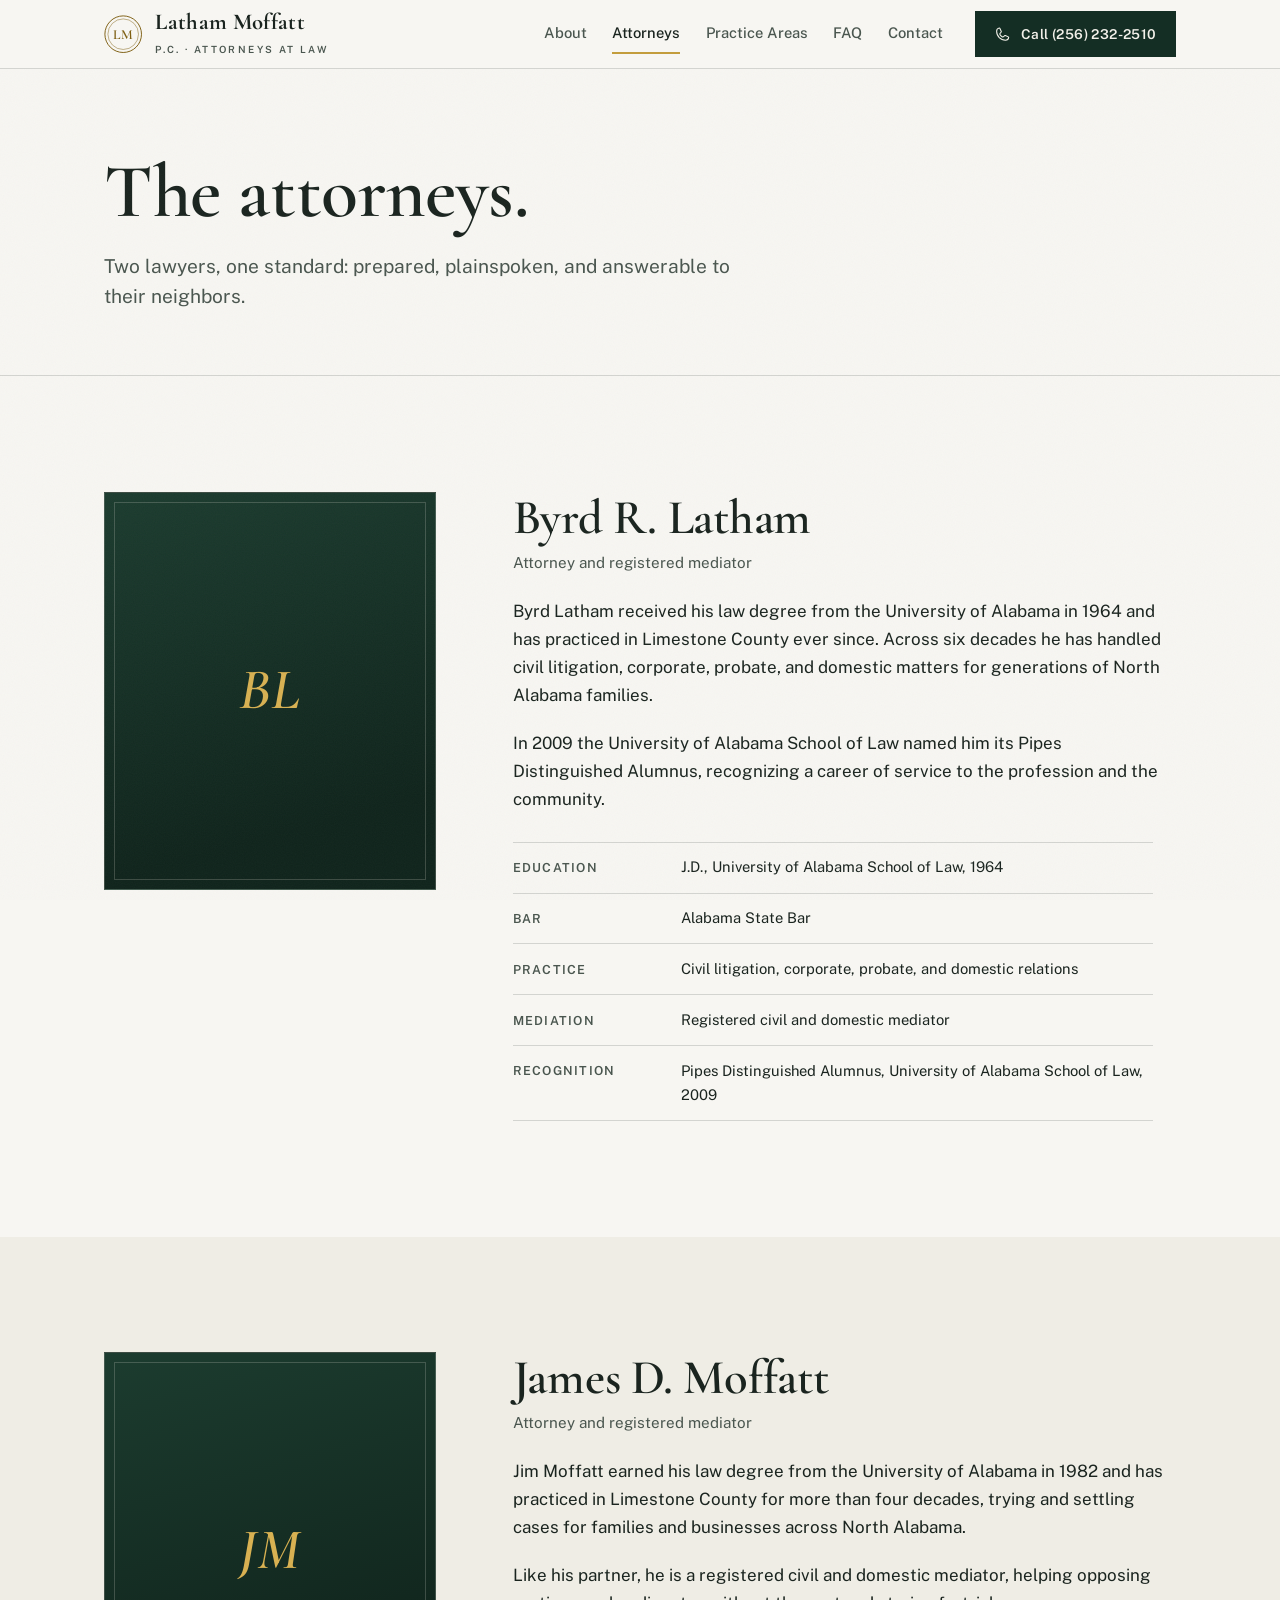
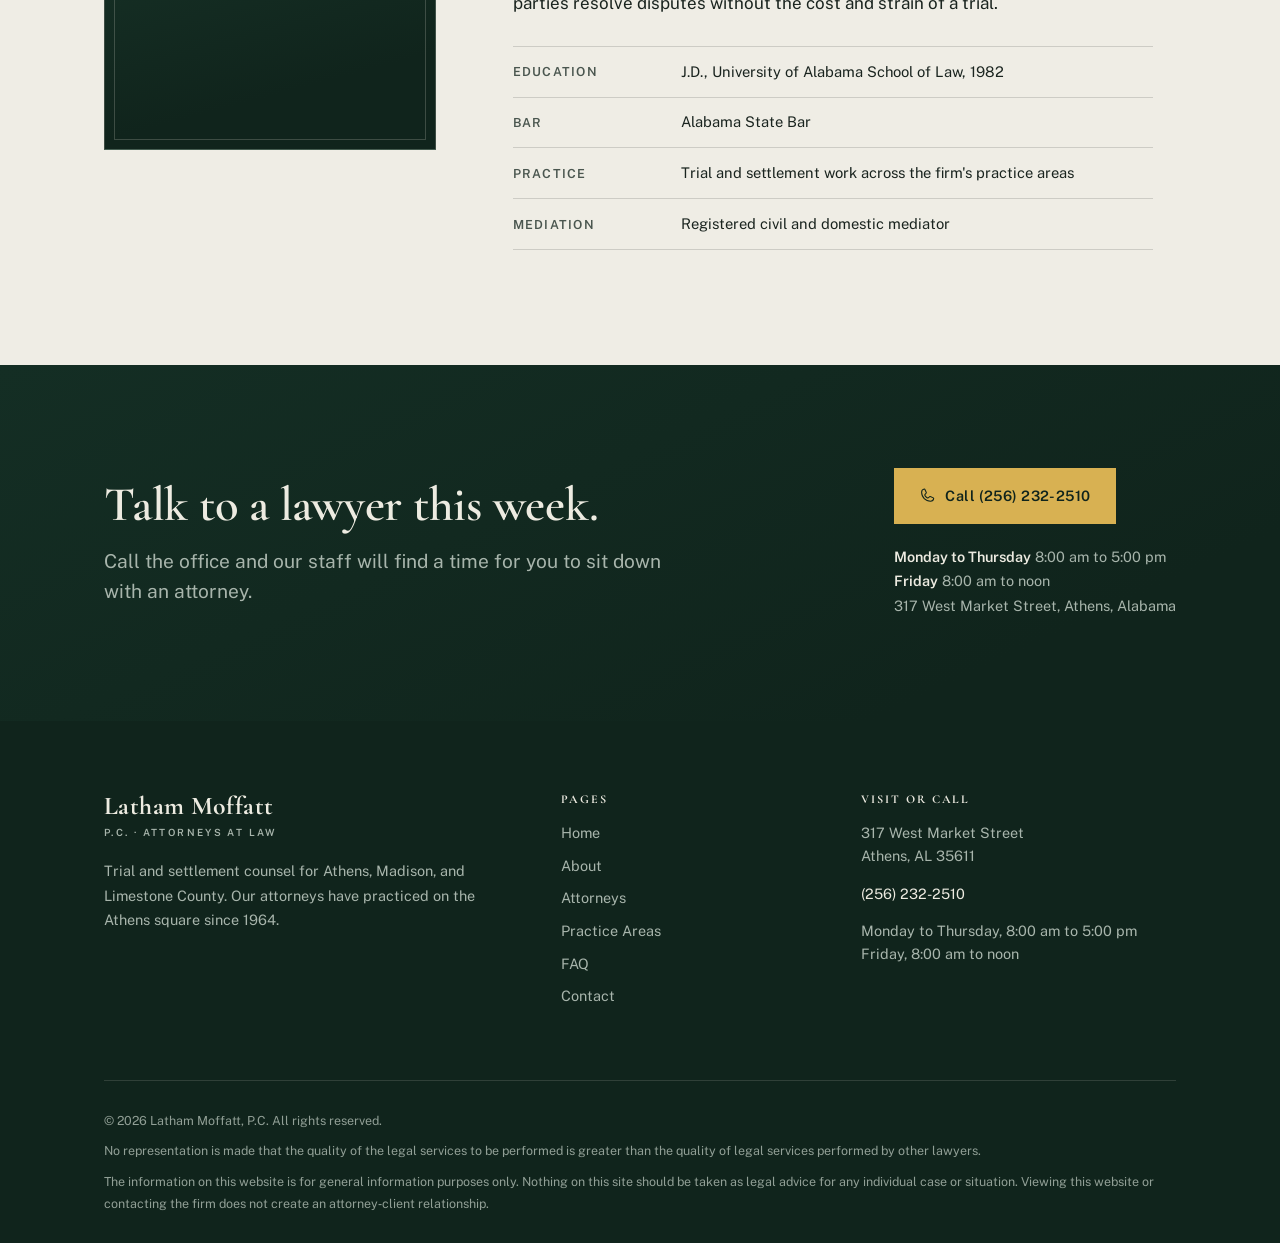
==== attorneys.html @ ba65eaa3 "Rebuild lathammoffatt.com as a modern static site Complete redesign of the Latham Moffatt, P.C. site" ====
<!DOCTYPE html>
<html lang="en">
<head>
  <meta charset="utf-8">
  <meta name="viewport" content="width=device-width, initial-scale=1">
  <title>Attorneys | Byrd R. Latham &amp; James D. Moffatt | Latham Moffatt, P.C.</title>
  <meta name="description" content="Meet Byrd R. Latham and James D. Moffatt, Athens, Alabama trial attorneys with more than 75 years of combined litigation experience.">
  <link rel="canonical" href="https://www.lathammoffatt.com/attorneys.html">
  <meta name="theme-color" content="#f7f6f2" media="(prefers-color-scheme: light)">
  <meta name="theme-color" content="#0e1a15" media="(prefers-color-scheme: dark)">
  <meta property="og:type" content="website">
  <meta property="og:site_name" content="Latham Moffatt, P.C.">
  <meta property="og:title" content="Attorneys | Byrd R. Latham &amp; James D. Moffatt | Latham Moffatt, P.C.">
  <meta property="og:description" content="Meet Byrd R. Latham and James D. Moffatt, Athens, Alabama trial attorneys with more than 75 years of combined litigation experience.">
  <meta property="og:image" content="https://www.lathammoffatt.com/assets/img/og.png">
  <link rel="icon" href="assets/img/favicon.svg" type="image/svg+xml">
  <link rel="preload" href="assets/fonts/cormorant-garamond-latin-600-normal.woff2" as="font" type="font/woff2" crossorigin>
  <link rel="preload" href="assets/fonts/public-sans-latin-400-normal.woff2" as="font" type="font/woff2" crossorigin>
  <link rel="stylesheet" href="assets/css/site.css">
  <script defer src="assets/js/site.js"></script>
</head>
<body>
  <a class="skip-link" href="#main">Skip to content</a>

<header class="site-header">
    <div class="container header-bar">
      <a class="brand" href="index.html" aria-label="Latham Moffatt, P.C., home">
        <svg class="brand-seal" viewBox="0 0 64 64" aria-hidden="true">
          <circle cx="32" cy="32" r="30.5" fill="none" stroke="currentColor" stroke-width="1.6"/>
          <circle cx="32" cy="32" r="25.5" fill="none" stroke="currentColor" stroke-width="0.8"/>
          <text x="32" y="32.5" text-anchor="middle" dominant-baseline="central" font-family="Cormorant Garamond, Georgia, serif" font-size="23" font-weight="600" fill="currentColor" letter-spacing="0.5">LM</text>
        </svg>
        <span>
          <span class="brand-name">Latham Moffatt</span>
          <span class="brand-sub">P.C. &middot; Attorneys at Law</span>
        </span>
      </a>
      <button class="nav-toggle" aria-expanded="false" aria-controls="site-nav">
        <span class="nav-toggle-label">Menu</span>
        <span class="nav-toggle-lines" aria-hidden="true"><span></span><span></span></span>
      </button>
      <nav class="site-nav" id="site-nav" aria-label="Main">
        <a href="about.html">About</a>
        <a aria-current="page" href="attorneys.html">Attorneys</a>
        <a href="practice-areas.html">Practice Areas</a>
        <a href="faq.html">FAQ</a>
        <a href="contact.html">Contact</a>
        <a class="btn btn-primary header-phone" href="tel:+12562322510">
          <svg class="icon" viewBox="0 0 256 256" fill="currentColor" aria-hidden="true"><path d="M222.37,158.46l-47.11-21.11-.13-.06a16,16,0,0,0-15.17,1.4,8.12,8.12,0,0,0-.75.56L134.87,160c-15.42-7.49-31.34-23.29-38.83-38.51l20.78-24.71c.2-.25.39-.5.57-.77a16,16,0,0,0,1.32-15.06l0-.12L97.54,33.64a16,16,0,0,0-16.62-9.52A56.26,56.26,0,0,0,32,80c0,79.4,64.6,144,144,144a56.26,56.26,0,0,0,55.88-48.92A16,16,0,0,0,222.37,158.46ZM176,208A128.14,128.14,0,0,1,48,80,40.2,40.2,0,0,1,82.87,40a.61.61,0,0,0,0,.12l21,47L83.2,111.86a6.13,6.13,0,0,0-.57.77,16,16,0,0,0-1,15.7c9.06,18.53,27.73,37.06,46.46,46.11a16,16,0,0,0,15.75-1.14,8.44,8.44,0,0,0,.74-.56L168.89,152l47,21.05h0s.08,0,.11,0A40.21,40.21,0,0,1,176,208Z"/></svg>
          Call (256) 232-2510
        </a>
      </nav>
    </div>
  </header>

  <main id="main">

    <section class="page-hero">
      <div class="container">
        <h1>The attorneys.</h1>
        <p class="lede">Two lawyers, one standard: prepared, plainspoken, and answerable to their neighbors.</p>
      </div>
    </section>

    <section class="section" id="byrd-latham">
      <div class="container split split-48">
        <div data-reveal>
          <!-- Image slot: <img src="assets/img/byrd-latham.jpg" alt="Byrd R. Latham"> replaces the monogram inside .portrait -->
          <div class="portrait frame"><span class="portrait-initials" aria-hidden="true">BL</span></div>
        </div>
        <div class="prose" data-reveal>
          <h2>Byrd R. Latham</h2>
          <p class="muted" style="margin-top:0.4rem;font-size:0.95rem">Attorney and registered mediator</p>
          <div style="margin-top:1.4rem">
          <p>Byrd Latham received his law degree from the University of Alabama in 1964 and has practiced in Limestone County ever since. Across six decades he has handled civil litigation, corporate, probate, and domestic matters for generations of North Alabama families.</p>
          <p>In 2009 the University of Alabama School of Law named him its Pipes Distinguished Alumnus, recognizing a career of service to the profession and the community.</p>
          </div>
          <ul class="meta-list">
            <li><span class="k">Education</span><span>J.D., University of Alabama School of Law, 1964</span></li>
            <li><span class="k">Bar</span><span>Alabama State Bar</span></li>
            <li><span class="k">Practice</span><span>Civil litigation, corporate, probate, and domestic relations</span></li>
            <li><span class="k">Mediation</span><span>Registered civil and domestic mediator</span></li>
            <li><span class="k">Recognition</span><span>Pipes Distinguished Alumnus, University of Alabama School of Law, 2009</span></li>
          </ul>
        </div>
      </div>
    </section>

    <section class="section section-alt" id="jim-moffatt">
      <div class="container split split-48">
        <div data-reveal>
          <!-- Image slot: <img src="assets/img/jim-moffatt.jpg" alt="James D. Moffatt"> replaces the monogram inside .portrait -->
          <div class="portrait frame"><span class="portrait-initials" aria-hidden="true">JM</span></div>
        </div>
        <div class="prose" data-reveal>
          <h2>James D. Moffatt</h2>
          <p class="muted" style="margin-top:0.4rem;font-size:0.95rem">Attorney and registered mediator</p>
          <div style="margin-top:1.4rem">
          <p>Jim Moffatt earned his law degree from the University of Alabama in 1982 and has practiced in Limestone County for more than four decades, trying and settling cases for families and businesses across North Alabama.</p>
          <p>Like his partner, he is a registered civil and domestic mediator, helping opposing parties resolve disputes without the cost and strain of a trial.</p>
          </div>
          <ul class="meta-list">
            <li><span class="k">Education</span><span>J.D., University of Alabama School of Law, 1982</span></li>
            <li><span class="k">Bar</span><span>Alabama State Bar</span></li>
            <li><span class="k">Practice</span><span>Trial and settlement work across the firm's practice areas</span></li>
            <li><span class="k">Mediation</span><span>Registered civil and domestic mediator</span></li>
          </ul>
        </div>
      </div>
    </section>


    <section class="band on-panel">
      <div class="container band-inner">
        <div data-reveal>
          <h2>Talk to a lawyer this week.</h2>
          <p class="lede">Call the office and our staff will find a time for you to sit down with an attorney.</p>
        </div>
        <div class="band-side" data-reveal>
          <a class="btn btn-primary" href="tel:+12562322510">
            <svg class="icon" viewBox="0 0 256 256" fill="currentColor" aria-hidden="true"><path d="M222.37,158.46l-47.11-21.11-.13-.06a16,16,0,0,0-15.17,1.4,8.12,8.12,0,0,0-.75.56L134.87,160c-15.42-7.49-31.34-23.29-38.83-38.51l20.78-24.71c.2-.25.39-.5.57-.77a16,16,0,0,0,1.32-15.06l0-.12L97.54,33.64a16,16,0,0,0-16.62-9.52A56.26,56.26,0,0,0,32,80c0,79.4,64.6,144,144,144a56.26,56.26,0,0,0,55.88-48.92A16,16,0,0,0,222.37,158.46ZM176,208A128.14,128.14,0,0,1,48,80,40.2,40.2,0,0,1,82.87,40a.61.61,0,0,0,0,.12l21,47L83.2,111.86a6.13,6.13,0,0,0-.57.77,16,16,0,0,0-1,15.7c9.06,18.53,27.73,37.06,46.46,46.11a16,16,0,0,0,15.75-1.14,8.44,8.44,0,0,0,.74-.56L168.89,152l47,21.05h0s.08,0,.11,0A40.21,40.21,0,0,1,176,208Z"/></svg>
            Call (256) 232-2510
          </a>
          <p class="band-hours">
            <strong>Monday to Thursday</strong> 8:00 am to 5:00 pm<br>
            <strong>Friday</strong> 8:00 am to noon<br>
            317 West Market Street, Athens, Alabama
          </p>
        </div>
      </div>
    </section>

  </main>

  <footer class="site-footer">
    <div class="container">
      <div class="footer-grid">
        <div class="footer-brand">
          <span class="brand-name">Latham Moffatt</span>
          <span class="brand-sub">P.C. &middot; Attorneys at Law</span>
          <p>Trial and settlement counsel for Athens, Madison, and Limestone County. Our attorneys have practiced on the Athens square since 1964.</p>
        </div>
        <nav aria-label="Footer">
          <h2 class="footer-h">Pages</h2>
          <ul class="footer-links">
            <li><a href="index.html">Home</a></li>
            <li><a href="about.html">About</a></li>
            <li><a href="attorneys.html">Attorneys</a></li>
            <li><a href="practice-areas.html">Practice Areas</a></li>
            <li><a href="faq.html">FAQ</a></li>
            <li><a href="contact.html">Contact</a></li>
          </ul>
        </nav>
        <div>
          <h2 class="footer-h">Visit or call</h2>
          <address class="footer-contact">
            <span>317 West Market Street<br>Athens, AL 35611</span>
            <a href="tel:+12562322510">(256) 232-2510</a>
            <span>Monday to Thursday, 8:00 am to 5:00 pm<br>Friday, 8:00 am to noon</span>
          </address>
        </div>
      </div>
      <div class="footer-legal">
        <p>&copy; 2026 Latham Moffatt, P.C. All rights reserved.</p>
        <p>No representation is made that the quality of the legal services to be performed is greater than the quality of legal services performed by other lawyers.</p>
        <p>The information on this website is for general information purposes only. Nothing on this site should be taken as legal advice for any individual case or situation. Viewing this website or contacting the firm does not create an attorney&#8209;client relationship.</p>
      </div>
    </div>
  </footer>
</body>
</html>
---- assets/css/site.css ----
/* ==========================================================================
   Latham Moffatt, P.C. site stylesheet
   Type: Cormorant Garamond (display) + Public Sans (text), self-hosted
   ========================================================================== */

/* ---------- Fonts ---------- */
@font-face {
  font-family: "Cormorant Garamond";
  src: url("../fonts/cormorant-garamond-latin-500-normal.woff2") format("woff2");
  font-weight: 500;
  font-style: normal;
  font-display: swap;
}
@font-face {
  font-family: "Cormorant Garamond";
  src: url("../fonts/cormorant-garamond-latin-600-normal.woff2") format("woff2");
  font-weight: 600;
  font-style: normal;
  font-display: swap;
}
@font-face {
  font-family: "Cormorant Garamond";
  src: url("../fonts/cormorant-garamond-latin-700-normal.woff2") format("woff2");
  font-weight: 700;
  font-style: normal;
  font-display: swap;
}
@font-face {
  font-family: "Cormorant Garamond";
  src: url("../fonts/cormorant-garamond-latin-600-italic.woff2") format("woff2");
  font-weight: 600;
  font-style: italic;
  font-display: swap;
}
@font-face {
  font-family: "Public Sans";
  src: url("../fonts/public-sans-latin-400-normal.woff2") format("woff2");
  font-weight: 400;
  font-style: normal;
  font-display: swap;
}
@font-face {
  font-family: "Public Sans";
  src: url("../fonts/public-sans-latin-500-normal.woff2") format("woff2");
  font-weight: 500;
  font-style: normal;
  font-display: swap;
}
@font-face {
  font-family: "Public Sans";
  src: url("../fonts/public-sans-latin-600-normal.woff2") format("woff2");
  font-weight: 600;
  font-style: normal;
  font-display: swap;
}
@font-face {
  font-family: "Public Sans";
  src: url("../fonts/public-sans-latin-700-normal.woff2") format("woff2");
  font-weight: 700;
  font-style: normal;
  font-display: swap;
}

/* ---------- Tokens ---------- */
:root {
  color-scheme: light dark;

  /* Brand constants (same in both themes) */
  --green-950: #10241c;
  --green-900: #142e24;
  --green-800: #1c3c2f;
  --green-700: #25493a;
  --brass-bright: #d8b152;
  --brass-mid: #c39d3d;

  /* Light theme */
  --bg: #f7f6f2;
  --bg-alt: #efede5;
  --ink: #1a241f;
  --ink-soft: #4a564f;
  --accent-text: #7e5f12;          /* brass, AA on paper */
  --line: rgba(26, 36, 31, 0.16);
  --line-strong: rgba(26, 36, 31, 0.42);
  --panel: var(--green-900);       /* dark brand panels */
  --panel-2: var(--green-800);
  --panel-ink: #edebe1;
  --panel-soft: #a8b5ac;
  --panel-line: rgba(237, 235, 225, 0.2);
  --btn-bg: var(--green-900);
  --btn-ink: #f2f0e9;
  --btn-bg-hover: var(--green-800);
  --shadow: 0 18px 40px -22px rgba(20, 46, 36, 0.35);

  --font-display: "Cormorant Garamond", Georgia, "Times New Roman", serif;
  --font-text: "Public Sans", -apple-system, "Segoe UI", Roboto, Arial, sans-serif;

  --container: 72rem;
  --gutter: clamp(1.25rem, 4vw, 2.5rem);
  --section: clamp(4.25rem, 9vw, 7.5rem);
  --header-h: 4.25rem;
}

@media (prefers-color-scheme: dark) {
  :root {
    --bg: #0e1a15;
    --bg-alt: #122019;
    --ink: #e8e6db;
    --ink-soft: #a8b5ac;
    --accent-text: #d8b152;
    --line: rgba(232, 230, 219, 0.16);
    --line-strong: rgba(232, 230, 219, 0.42);
    --panel: #163328;
    --panel-2: #1c3c2f;
    --btn-bg: var(--brass-bright);
    --btn-ink: var(--green-950);
    --btn-bg-hover: #e2c06a;
    --shadow: 0 18px 40px -22px rgba(0, 0, 0, 0.6);
  }
}

/* ---------- Reset ---------- */
*,
*::before,
*::after {
  box-sizing: border-box;
  margin: 0;
}
html {
  -webkit-text-size-adjust: 100%;
  scroll-behavior: smooth;
  scroll-padding-top: calc(var(--header-h) + 1rem);
}
@media (prefers-reduced-motion: reduce) {
  html {
    scroll-behavior: auto;
  }
}
body {
  font-family: var(--font-text);
  font-size: 1.0625rem;
  line-height: 1.65;
  color: var(--ink);
  background: var(--bg);
  -webkit-font-smoothing: antialiased;
}
img,
svg {
  display: block;
  max-width: 100%;
}
a {
  color: inherit;
}
button {
  font: inherit;
  color: inherit;
  background: none;
  border: 0;
  cursor: pointer;
}
::selection {
  background: var(--brass-bright);
  color: var(--green-950);
}
:focus-visible {
  outline: 2px solid var(--accent-text);
  outline-offset: 3px;
}

/* Paper grain, fixed and inert */
body::after {
  content: "";
  position: fixed;
  inset: 0;
  z-index: 80;
  pointer-events: none;
  opacity: 0.035;
  background-image: url("data:image/svg+xml,%3Csvg xmlns='http://www.w3.org/2000/svg' width='140' height='140'%3E%3Cfilter id='n'%3E%3CfeTurbulence type='fractalNoise' baseFrequency='0.9' numOctaves='2'/%3E%3C/filter%3E%3Crect width='140' height='140' filter='url(%23n)'/%3E%3C/svg%3E");
}

.skip-link {
  position: absolute;
  left: 1rem;
  top: -3.5rem;
  z-index: 200;
  padding: 0.65rem 1rem;
  background: var(--green-900);
  color: #f2f0e9;
  font-size: 0.875rem;
  font-weight: 600;
  text-decoration: none;
  transition: top 0.2s ease;
}
.skip-link:focus-visible {
  top: 1rem;
}

/* ---------- Typography ---------- */
h1,
h2,
h3 {
  font-family: var(--font-display);
  font-weight: 600;
  line-height: 1.06;
  letter-spacing: -0.005em;
  text-wrap: balance;
}
h1 {
  font-size: clamp(2.75rem, 6.2vw, 4.75rem);
}
h2 {
  font-size: clamp(2.1rem, 3.8vw, 3.15rem);
}
h3 {
  font-size: clamp(1.4rem, 2vw, 1.7rem);
  line-height: 1.15;
}
.lede {
  font-size: clamp(1.125rem, 1.5vw, 1.3rem);
  line-height: 1.55;
  color: var(--ink-soft);
  max-width: 34em;
  text-wrap: pretty;
}
.eyebrow {
  display: block;
  font-size: 0.75rem;
  font-weight: 700;
  letter-spacing: 0.16em;
  text-transform: uppercase;
  color: var(--accent-text);
  margin-bottom: 1.1rem;
}
.prose {
  max-width: 65ch;
}
.prose p + p {
  margin-top: 1.15em;
}
.prose a {
  color: var(--accent-text);
  text-decoration: underline;
  text-underline-offset: 3px;
  text-decoration-thickness: 1px;
}
.prose a:hover {
  text-decoration-thickness: 2px;
}
.muted {
  color: var(--ink-soft);
}

/* ---------- Layout primitives ---------- */
.container {
  max-width: var(--container);
  margin-inline: auto;
  padding-inline: var(--gutter);
}
.section {
  padding-block: var(--section);
}
.section-alt {
  background: var(--bg-alt);
}
.section-head {
  max-width: 44rem;
  margin-bottom: clamp(2.5rem, 5vw, 4rem);
}
.section-head .lede {
  margin-top: 1rem;
}

/* Engraved certificate frame */
.frame {
  position: relative;
  border: 1px solid var(--panel-line);
}
.frame::after {
  content: "";
  position: absolute;
  inset: 9px;
  border: 1px solid var(--panel-line);
  pointer-events: none;
}

/* ---------- Buttons ---------- */
.btn {
  display: inline-flex;
  align-items: center;
  gap: 0.6rem;
  padding: 0.95rem 1.5rem;
  font-size: 0.9rem;
  font-weight: 600;
  letter-spacing: 0.03em;
  text-decoration: none;
  white-space: nowrap;
  border: 1px solid transparent;
  transition: background-color 0.18s ease, color 0.18s ease,
    border-color 0.18s ease, transform 0.12s ease;
}
.btn:active {
  transform: translateY(1px);
}
.btn .icon {
  width: 1.05rem;
  height: 1.05rem;
  flex: none;
}
.btn-primary {
  background: var(--btn-bg);
  color: var(--btn-ink);
}
.btn-primary:hover {
  background: var(--btn-bg-hover);
}
.btn-quiet {
  border-color: var(--line-strong);
  color: var(--ink);
}
.btn-quiet:hover {
  border-color: var(--ink);
}
/* Variants on dark green surfaces */
.on-panel .btn-primary {
  background: var(--brass-bright);
  color: var(--green-950);
}
.on-panel .btn-primary:hover {
  background: #e2c06a;
}
.on-panel .btn-quiet {
  border-color: rgba(237, 235, 225, 0.45);
  color: var(--panel-ink);
}
.on-panel .btn-quiet:hover {
  border-color: var(--panel-ink);
}

.text-link {
  display: inline-flex;
  align-items: center;
  gap: 0.45rem;
  font-size: 0.9rem;
  font-weight: 600;
  letter-spacing: 0.02em;
  color: var(--accent-text);
  text-decoration: none;
}
.text-link .icon {
  width: 0.95rem;
  height: 0.95rem;
  transition: transform 0.18s ease;
}
.text-link:hover .icon {
  transform: translateX(4px);
}
.text-link:hover {
  text-decoration: underline;
  text-underline-offset: 4px;
}

.icon {
  width: 1.25rem;
  height: 1.25rem;
}

/* ---------- Header ---------- */
.site-header {
  position: sticky;
  top: 0;
  z-index: 100;
  background: var(--bg);
  border-bottom: 1px solid var(--line);
  transition: box-shadow 0.25s ease;
}
.site-header.is-scrolled {
  box-shadow: 0 10px 30px -18px rgba(20, 46, 36, 0.45);
}
.header-bar {
  display: flex;
  align-items: center;
  justify-content: space-between;
  gap: 1.5rem;
  height: var(--header-h);
}
.brand {
  display: flex;
  align-items: center;
  gap: 0.8rem;
  text-decoration: none;
  color: var(--ink);
  min-width: 0;
}
.brand-seal {
  width: 2.4rem;
  height: 2.4rem;
  flex: none;
  color: var(--accent-text);
}
.brand-name {
  font-family: var(--font-display);
  font-size: 1.42rem;
  font-weight: 700;
  letter-spacing: 0.015em;
  line-height: 1;
  white-space: nowrap;
}
.brand-sub {
  display: block;
  font-family: var(--font-text);
  font-size: 0.62rem;
  font-weight: 600;
  letter-spacing: 0.24em;
  text-transform: uppercase;
  color: var(--ink-soft);
  margin-top: 0.3rem;
}
.site-nav {
  display: flex;
  align-items: center;
  gap: clamp(1.1rem, 2vw, 1.9rem);
}
.site-nav a:not(.btn) {
  font-size: 0.92rem;
  font-weight: 500;
  text-decoration: none;
  color: var(--ink-soft);
  padding-block: 0.4rem;
  border-bottom: 2px solid transparent;
  transition: color 0.15s ease;
}
.site-nav a:not(.btn):hover {
  color: var(--ink);
}
.site-nav a[aria-current="page"] {
  color: var(--ink);
  border-bottom-color: var(--brass-mid);
}
.header-phone {
  margin-left: 0.4rem;
  padding: 0.7rem 1.15rem;
  font-size: 0.85rem;
}
.nav-toggle {
  display: none;
  align-items: center;
  gap: 0.55rem;
  font-size: 0.8rem;
  font-weight: 700;
  letter-spacing: 0.12em;
  text-transform: uppercase;
  padding: 0.55rem 0.2rem;
}
.nav-toggle-lines {
  display: inline-flex;
  flex-direction: column;
  gap: 5px;
  width: 1.35rem;
}
.nav-toggle-lines span {
  height: 1.5px;
  background: currentColor;
  transition: transform 0.2s ease, opacity 0.2s ease;
}
.nav-open .nav-toggle-lines span:first-child {
  transform: translateY(3.25px) rotate(45deg);
}
.nav-open .nav-toggle-lines span:last-child {
  transform: translateY(-3.25px) rotate(-45deg);
}

@media (max-width: 920px) {
  .site-nav {
    display: none;
    position: absolute;
    top: 100%;
    left: 0;
    right: 0;
    flex-direction: column;
    align-items: stretch;
    gap: 0;
    background: var(--bg);
    border-bottom: 1px solid var(--line);
    padding: 0.5rem var(--gutter) 1.5rem;
    box-shadow: 0 30px 40px -30px rgba(20, 46, 36, 0.5);
  }
  .nav-open .site-nav {
    display: flex;
  }
  .site-nav a:not(.btn) {
    font-family: var(--font-display);
    font-size: 1.55rem;
    font-weight: 600;
    color: var(--ink);
    padding: 0.85rem 0;
    border-bottom: 1px solid var(--line);
  }
  .site-nav a[aria-current="page"] {
    color: var(--accent-text);
  }
  .header-phone {
    margin: 1.25rem 0 0;
    justify-content: center;
  }
  .nav-toggle {
    display: inline-flex;
  }
}

/* ---------- Hero (home) ---------- */
.hero {
  padding-block: clamp(3.5rem, 7vw, 6rem);
}
.hero-grid {
  display: grid;
  grid-template-columns: minmax(0, 15fr) minmax(0, 9fr);
  gap: clamp(2rem, 5vw, 4.5rem);
  align-items: center;
}
.hero h1 {
  font-size: clamp(2.6rem, 5.1vw, 3.8rem);
  max-width: 15em;
}
.br-desktop {
  display: none;
}
@media (min-width: 880px) {
  .br-desktop {
    display: inline;
  }
}
.hero .lede {
  margin-top: 1.4rem;
}
.hero-actions {
  display: flex;
  flex-wrap: wrap;
  align-items: center;
  gap: 1.4rem;
  margin-top: 2.2rem;
}
.hero-panel {
  background: linear-gradient(160deg, var(--green-800), var(--green-950) 70%);
  color: var(--panel-ink);
  aspect-ratio: 4 / 4.6;
  display: flex;
  align-items: center;
  justify-content: center;
  box-shadow: var(--shadow);
}
.hero-panel .seal {
  width: clamp(9rem, 16vw, 13rem);
  height: auto;
  color: var(--brass-bright);
}
@media (max-width: 880px) {
  .hero-grid {
    grid-template-columns: 1fr;
  }
  .hero-panel {
    aspect-ratio: 16 / 9;
  }
  .hero-panel .seal {
    width: 8rem;
  }
}

/* ---------- Stat strip ---------- */
.stat-strip {
  border-block: 1px solid var(--line);
}
.stat-grid {
  display: grid;
  grid-template-columns: repeat(4, 1fr);
}
.stat {
  padding: clamp(1.6rem, 3vw, 2.4rem) clamp(1rem, 2.5vw, 2rem);
  border-left: 1px solid var(--line);
}
.stat:first-child {
  border-left: 0;
  padding-left: 0;
}
.stat-value {
  font-family: var(--font-display);
  font-size: clamp(2rem, 3.4vw, 2.9rem);
  font-weight: 600;
  line-height: 1;
  color: var(--ink);
}
.stat-value sup {
  font-size: 0.42em;
  line-height: 0;
}
.stat-label {
  margin-top: 0.55rem;
  font-size: 0.84rem;
  line-height: 1.45;
  color: var(--ink-soft);
  max-width: 15em;
}
@media (max-width: 880px) {
  .stat-grid {
    grid-template-columns: 1fr 1fr;
  }
  .stat:nth-child(odd) {
    border-left: 0;
    padding-left: 0;
  }
  .stat:nth-child(n + 3) {
    border-top: 1px solid var(--line);
  }
}

/* ---------- Practice tiles ---------- */
.tile-grid {
  display: grid;
  grid-template-columns: repeat(12, 1fr);
  gap: 1.1rem;
}
.tile {
  grid-column: span 4;
  position: relative;
  display: flex;
  flex-direction: column;
  gap: 0.8rem;
  padding: 1.9rem;
  background: var(--bg);
  border: 1px solid var(--line);
  text-decoration: none;
  color: var(--ink);
  transition: border-color 0.2s ease, transform 0.2s ease;
}
.tile:hover {
  border-color: var(--line-strong);
  transform: translateY(-3px);
}
.tile .icon {
  width: 1.75rem;
  height: 1.75rem;
  color: var(--accent-text);
}
.tile h3 {
  font-size: 1.55rem;
}
.tile p {
  font-size: 0.92rem;
  line-height: 1.55;
  color: var(--ink-soft);
  max-width: 36em;
}
.tile-arrow {
  position: absolute;
  top: 1.6rem;
  right: 1.6rem;
  width: 1.05rem;
  height: 1.05rem;
  color: var(--ink-soft);
  opacity: 0;
  transform: translateX(-6px);
  transition: opacity 0.2s ease, transform 0.2s ease;
}
.tile:hover .tile-arrow {
  opacity: 1;
  transform: none;
}
.tile-featured {
  grid-column: span 7;
  background: linear-gradient(150deg, var(--green-800), var(--green-900) 75%);
  border-color: var(--green-800);
  color: var(--panel-ink);
  min-height: 17rem;
  justify-content: flex-end;
}
.tile-featured p {
  color: var(--panel-soft);
}
.tile-featured .icon {
  color: var(--brass-bright);
}
.tile-featured:hover {
  border-color: var(--green-700);
}
.tile-featured .tile-arrow {
  color: var(--panel-ink);
}
.tile-tall {
  grid-column: span 5;
  min-height: 17rem;
  justify-content: flex-end;
}
.tile-wide {
  grid-column: span 12;
  flex-direction: row;
  align-items: center;
  gap: 1.4rem;
  background: var(--bg-alt);
}
.tile-wide h3 {
  font-size: 1.45rem;
}
.tile-wide p {
  max-width: none;
}
.tile-wide .tile-body {
  display: flex;
  flex-direction: column;
  gap: 0.35rem;
}
@media (prefers-color-scheme: dark) {
  .tile-wide {
    background: var(--panel);
    border-color: var(--panel-2);
  }
  .tile-featured {
    border-color: var(--green-700);
  }
}
.tile-5 {
  grid-column: span 5;
}
.tile-7 {
  grid-column: span 7;
}
@media (max-width: 880px) {
  .tile,
  .tile-featured,
  .tile-tall,
  .tile-wide,
  .tile-5,
  .tile-7 {
    grid-column: span 12;
    min-height: 0;
  }
  .tile-featured {
    min-height: 13rem;
  }
  .tile-wide {
    flex-direction: column;
    align-items: flex-start;
    gap: 0.8rem;
  }
}

/* ---------- Split sections ---------- */
.split {
  display: grid;
  grid-template-columns: minmax(0, 5fr) minmax(0, 7fr);
  gap: clamp(2.5rem, 6vw, 5.5rem);
  align-items: start;
}
.split-rail {
  position: sticky;
  top: calc(var(--header-h) + 2rem);
}
.split-rail .lede {
  margin-top: 1.1rem;
}
.split-rail .btn,
.split-rail .text-link {
  margin-top: 1.8rem;
}
@media (min-width: 881px) {
  .split-48 {
    grid-template-columns: minmax(0, 4fr) minmax(0, 8fr);
  }
}
@media (max-width: 880px) {
  .split {
    grid-template-columns: 1fr;
  }
  .split-rail {
    position: static;
  }
  .split-48 .portrait {
    max-width: 16rem;
  }
}

/* Portrait tiles (attorney previews and profiles) */
.portrait-pair {
  display: grid;
  grid-template-columns: 1fr 1fr;
  gap: 1.4rem;
}
.portrait-card {
  text-decoration: none;
  color: var(--ink);
  display: block;
}
.portrait {
  aspect-ratio: 3 / 3.6;
  background: linear-gradient(165deg, var(--green-800), var(--green-950) 80%);
  color: var(--panel-ink);
  display: flex;
  align-items: center;
  justify-content: center;
  overflow: hidden;
}
.portrait img {
  width: 100%;
  height: 100%;
  object-fit: cover;
}
.portrait-initials {
  font-family: var(--font-display);
  font-style: italic;
  font-weight: 600;
  font-size: clamp(2.6rem, 5vw, 3.6rem);
  color: var(--brass-bright);
}
.portrait-name {
  margin-top: 1rem;
  font-family: var(--font-display);
  font-size: 1.5rem;
  font-weight: 600;
  line-height: 1.1;
}
.portrait-meta {
  margin-top: 0.3rem;
  font-size: 0.84rem;
  color: var(--ink-soft);
}
.portrait-card:hover .portrait-name {
  color: var(--accent-text);
}
@media (max-width: 600px) {
  .portrait-pair {
    gap: 1rem;
  }
  .portrait-name {
    font-size: 1.2rem;
  }
  .portrait-initials {
    font-size: 2.2rem;
  }
}

/* ---------- Expect list (editorial rows) ---------- */
.expect-list {
  display: grid;
  gap: 2.4rem;
}
.expect-item h3 {
  margin-bottom: 0.5rem;
}
.expect-item p {
  color: var(--ink-soft);
  max-width: 52ch;
}

/* ---------- Band (dark call-to-action) ---------- */
.band {
  background: linear-gradient(155deg, var(--green-900), var(--green-950) 80%);
  color: var(--panel-ink);
}
.band-inner {
  padding-block: clamp(4rem, 8vw, 6.5rem);
  display: grid;
  grid-template-columns: minmax(0, 7fr) minmax(0, 5fr);
  gap: clamp(2rem, 5vw, 4rem);
  align-items: center;
}
.band h2 {
  max-width: 12em;
}
.band .lede {
  color: var(--panel-soft);
  margin-top: 1rem;
}
.band-side {
  justify-self: end;
  display: flex;
  flex-direction: column;
  gap: 1.3rem;
  align-items: flex-start;
}
.band-hours {
  font-size: 0.9rem;
  line-height: 1.7;
  color: var(--panel-soft);
}
.band-hours strong {
  color: var(--panel-ink);
  font-weight: 600;
}
@media (max-width: 880px) {
  .band-inner {
    grid-template-columns: 1fr;
  }
  .band-side {
    justify-self: start;
  }
}

/* ---------- Footer ---------- */
.site-footer {
  background: var(--green-950);
  color: var(--panel-soft);
  font-size: 0.9rem;
}
.footer-grid {
  display: grid;
  grid-template-columns: minmax(0, 5fr) minmax(0, 3fr) minmax(0, 4fr);
  gap: clamp(2rem, 5vw, 4rem);
  padding-block: clamp(3rem, 6vw, 4.5rem);
}
.footer-brand .brand-name {
  color: #edebe1;
  font-size: 1.6rem;
}
.footer-brand .brand-sub {
  color: var(--panel-soft);
}
.footer-brand p {
  margin-top: 1.1rem;
  max-width: 30em;
  line-height: 1.7;
}
.footer-h {
  font-size: 0.75rem;
  font-weight: 700;
  letter-spacing: 0.16em;
  text-transform: uppercase;
  color: #edebe1;
  margin-bottom: 1rem;
}
.footer-links {
  list-style: none;
  padding: 0;
  display: grid;
  gap: 0.55rem;
}
.footer-links a {
  text-decoration: none;
  color: var(--panel-soft);
}
.footer-links a:hover {
  color: #edebe1;
  text-decoration: underline;
  text-underline-offset: 3px;
}
.footer-contact {
  font-style: normal;
  display: grid;
  gap: 0.9rem;
  line-height: 1.6;
}
.footer-contact a {
  color: #edebe1;
  text-decoration: none;
}
.footer-contact a:hover {
  text-decoration: underline;
  text-underline-offset: 3px;
}
.footer-legal {
  border-top: 1px solid rgba(237, 235, 225, 0.14);
  padding-block: 1.8rem;
  font-size: 0.78rem;
  line-height: 1.7;
  color: rgba(168, 181, 172, 0.85);
}
.footer-legal p + p {
  margin-top: 0.6rem;
}
@media (max-width: 880px) {
  .footer-grid {
    grid-template-columns: 1fr;
    gap: 2.2rem;
  }
}

/* ---------- Page hero (interior pages) ---------- */
.page-hero {
  padding-block: clamp(3.5rem, 6.5vw, 5.5rem) clamp(2.5rem, 5vw, 4rem);
  border-bottom: 1px solid var(--line);
}
.page-hero .lede {
  margin-top: 1.2rem;
}

/* ---------- Meta list (attorney credentials) ---------- */
.meta-list {
  list-style: none;
  padding: 0;
  margin-top: 1.8rem;
  border-top: 1px solid var(--line);
  max-width: 40rem;
}
.meta-list li {
  display: grid;
  grid-template-columns: 9.5rem 1fr;
  gap: 1rem;
  padding-block: 0.8rem;
  border-bottom: 1px solid var(--line);
  font-size: 0.92rem;
}
.meta-list .k {
  font-weight: 600;
  font-size: 0.78rem;
  letter-spacing: 0.1em;
  text-transform: uppercase;
  color: var(--ink-soft);
  padding-top: 0.15rem;
}
@media (max-width: 600px) {
  .meta-list li {
    grid-template-columns: 1fr;
    gap: 0.25rem;
  }
}

/* ---------- Timeline ---------- */
.timeline {
  list-style: none;
  padding: 0;
  display: grid;
  gap: 0;
  border-top: 1px solid var(--line);
}
.timeline li {
  display: grid;
  grid-template-columns: 7rem 1fr;
  gap: 1.5rem;
  padding-block: 1.5rem;
  border-bottom: 1px solid var(--line);
}
.timeline .year {
  font-family: var(--font-display);
  font-size: 1.9rem;
  font-weight: 600;
  line-height: 1;
  color: var(--accent-text);
}
.timeline h3 {
  font-family: var(--font-text);
  font-size: 1rem;
  font-weight: 600;
  margin-bottom: 0.25rem;
}
.timeline p {
  font-size: 0.92rem;
  color: var(--ink-soft);
  max-width: 52ch;
}
@media (max-width: 600px) {
  .timeline li {
    grid-template-columns: 1fr;
    gap: 0.4rem;
  }
}

/* ---------- Practice detail blocks ---------- */
.area-nav {
  display: flex;
  flex-wrap: wrap;
  gap: 0.6rem;
  margin-top: 1.8rem;
}
.area-nav a {
  font-size: 0.84rem;
  font-weight: 600;
  text-decoration: none;
  color: var(--ink);
  padding: 0.5rem 0.95rem;
  border: 1px solid var(--line-strong);
  transition: border-color 0.15s ease, background-color 0.15s ease;
}
.area-nav a:hover {
  border-color: var(--ink);
}
.area {
  padding-block: clamp(3rem, 6vw, 4.5rem);
  border-bottom: 1px solid var(--line);
  display: grid;
  grid-template-columns: minmax(0, 5fr) minmax(0, 7fr);
  gap: clamp(2rem, 5vw, 4.5rem);
}
.area:last-of-type {
  border-bottom: 0;
}
.area-head .icon {
  width: 2rem;
  height: 2rem;
  color: var(--accent-text);
  margin-bottom: 1rem;
}
.area-head p {
  margin-top: 0.9rem;
  color: var(--ink-soft);
  max-width: 30em;
}
.area-body p + p {
  margin-top: 1.1em;
}
.matter-grid {
  display: grid;
  grid-template-columns: 1fr 1fr;
  gap: 0.6rem 2rem;
  margin-top: 1.5rem;
  padding: 0;
  list-style: none;
}
.matter-grid li {
  position: relative;
  padding: 0.35rem 0 0.35rem 1.4rem;
  font-size: 0.95rem;
  color: var(--ink-soft);
}
.matter-grid li::before {
  content: "";
  position: absolute;
  left: 0;
  top: 0.95rem;
  width: 0.65rem;
  height: 1px;
  background: var(--accent-text);
}
@media (max-width: 880px) {
  .area {
    grid-template-columns: 1fr;
  }
}
@media (max-width: 600px) {
  .matter-grid {
    grid-template-columns: 1fr;
  }
}

/* ---------- FAQ ---------- */
.faq-group {
  margin-bottom: clamp(2.5rem, 5vw, 3.5rem);
}
.faq-group > h2 {
  font-size: 1.8rem;
  margin-bottom: 1.2rem;
}
.faq-item {
  border: 1px solid var(--line);
  border-bottom: 0;
}
.faq-item:last-of-type {
  border-bottom: 1px solid var(--line);
}
.faq-item summary {
  list-style: none;
  cursor: pointer;
  display: flex;
  align-items: baseline;
  justify-content: space-between;
  gap: 1.5rem;
  padding: 1.15rem 1.4rem;
  font-family: var(--font-display);
  font-size: 1.35rem;
  font-weight: 600;
  line-height: 1.2;
}
.faq-item summary::-webkit-details-marker {
  display: none;
}
.faq-item summary::after {
  content: "+";
  font-family: var(--font-text);
  font-size: 1.15rem;
  font-weight: 400;
  color: var(--accent-text);
  flex: none;
  transition: transform 0.2s ease;
}
.faq-item[open] summary::after {
  transform: rotate(45deg);
}
.faq-item summary:hover {
  color: var(--accent-text);
}
.faq-answer {
  padding: 0 1.4rem 1.4rem;
  color: var(--ink-soft);
  max-width: 62ch;
}
.faq-answer p + p {
  margin-top: 0.8em;
}

/* ---------- Contact ---------- */
.contact-grid {
  display: grid;
  grid-template-columns: minmax(0, 7fr) minmax(0, 5fr);
  gap: clamp(2.5rem, 6vw, 5rem);
  align-items: start;
}
.contact-phone {
  font-family: var(--font-display);
  font-size: clamp(2.4rem, 4.5vw, 3.6rem);
  font-weight: 600;
  line-height: 1;
  color: var(--ink);
  text-decoration: none;
  display: inline-block;
}
.contact-phone:hover {
  color: var(--accent-text);
}
.contact-rows {
  margin-top: 2.5rem;
  border-top: 1px solid var(--line);
}
.contact-row {
  display: grid;
  grid-template-columns: 2.6rem 1fr;
  gap: 1.1rem;
  padding-block: 1.4rem;
  border-bottom: 1px solid var(--line);
}
.contact-row .icon {
  width: 1.35rem;
  height: 1.35rem;
  color: var(--accent-text);
  margin-top: 0.15rem;
}
.contact-row h3 {
  font-family: var(--font-text);
  font-size: 0.78rem;
  font-weight: 700;
  letter-spacing: 0.14em;
  text-transform: uppercase;
  color: var(--ink-soft);
  margin-bottom: 0.4rem;
}
.contact-row p,
.contact-row address {
  font-style: normal;
  line-height: 1.6;
}
.contact-row a {
  color: inherit;
  text-decoration: none;
}
.contact-row a:hover {
  color: var(--accent-text);
}
.hours-table {
  display: grid;
  grid-template-columns: auto 1fr;
  gap: 0.3rem 2rem;
  max-width: 26rem;
}
.hours-table dd {
  white-space: nowrap;
}
.hours-table dt {
  font-weight: 500;
}
.hours-table dd {
  margin: 0;
  color: var(--ink-soft);
}
.contact-panel {
  background: linear-gradient(160deg, var(--green-800), var(--green-950) 75%);
  color: var(--panel-ink);
  padding: clamp(2rem, 4vw, 3rem);
  box-shadow: var(--shadow);
}
.contact-panel h2 {
  font-size: 1.9rem;
}
.contact-panel p {
  margin-top: 1rem;
  color: var(--panel-soft);
  line-height: 1.7;
}
.contact-panel .text-link {
  margin-top: 1.6rem;
  color: var(--brass-bright);
}
@media (max-width: 880px) {
  .contact-grid {
    grid-template-columns: 1fr;
  }
}

/* ---------- Reveal on scroll (progressive enhancement) ---------- */
@media (prefers-reduced-motion: no-preference) {
  html.js [data-reveal] {
    opacity: 0;
    transform: translateY(14px);
    transition: opacity 0.65s cubic-bezier(0.16, 1, 0.3, 1),
      transform 0.65s cubic-bezier(0.16, 1, 0.3, 1);
  }
  html.js [data-reveal].in-view {
    opacity: 1;
    transform: none;
  }
}

/* ---------- Print ---------- */
@media print {
  .site-header,
  .site-footer,
  .band,
  .nav-toggle,
  body::after {
    display: none;
  }
  body {
    background: #fff;
    color: #000;
  }
}
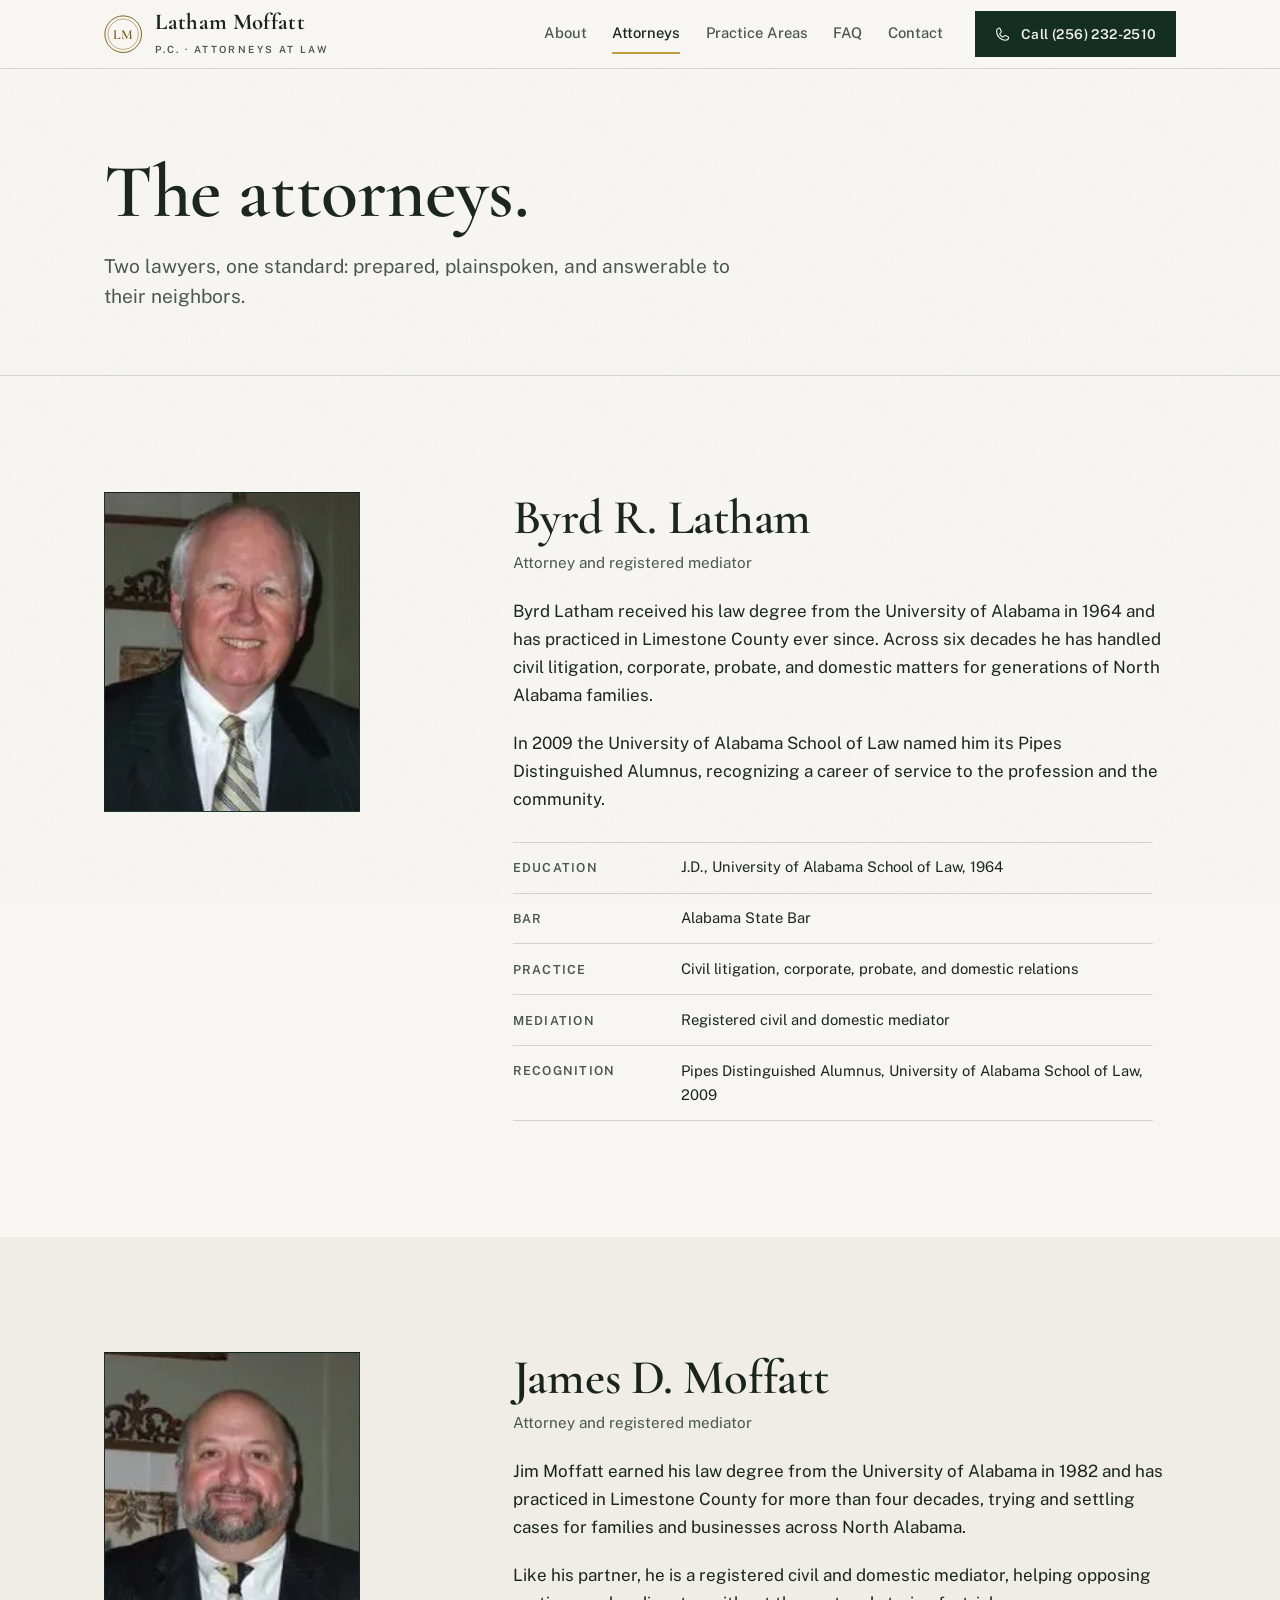
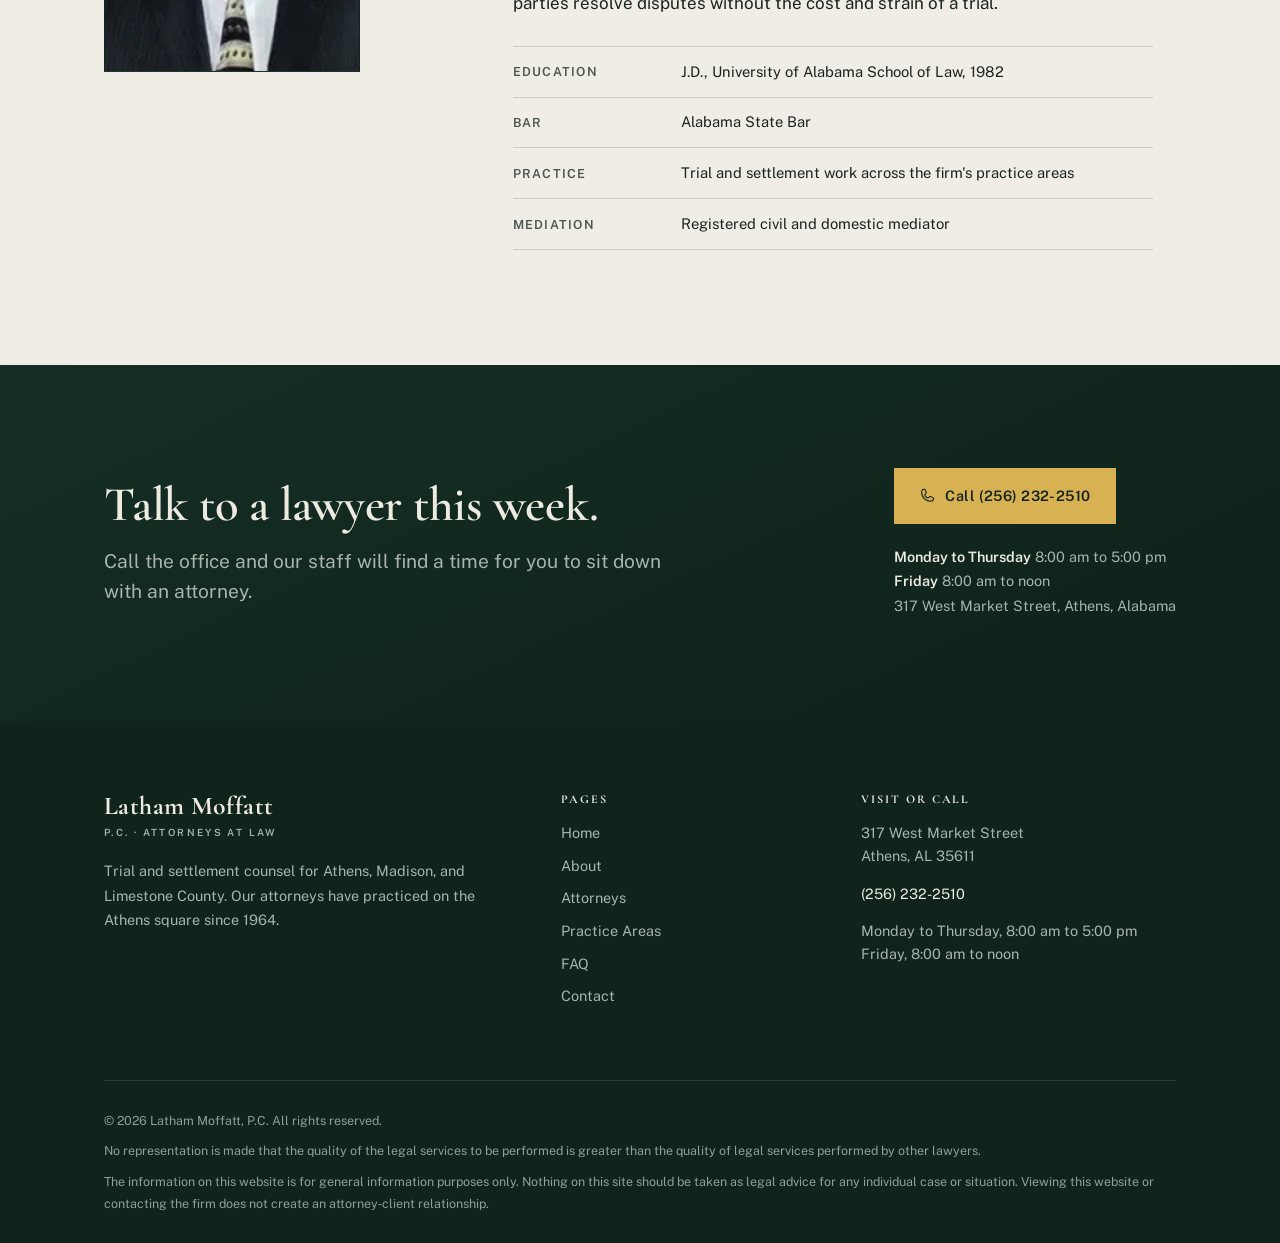
==== commit dfea7415: "Place the attorney headshots on the home and bio pages latham.webp and moffatt.webp replace the BL/J" ====
--- a/attorneys.html
+++ b/attorneys.html
@@ -65,8 +65,9 @@
     <section class="section" id="byrd-latham">
       <div class="container split split-48">
         <div data-reveal>
-          <!-- Image slot: <img src="assets/img/byrd-latham.jpg" alt="Byrd R. Latham"> replaces the monogram inside .portrait -->
-          <div class="portrait frame"><span class="portrait-initials" aria-hidden="true">BL</span></div>
+          <div class="portrait">
+            <img src="assets/img/latham.webp" alt="Byrd R. Latham" width="199" height="250" loading="lazy" decoding="async">
+          </div>
         </div>
         <div class="prose" data-reveal>
           <h2>Byrd R. Latham</h2>
@@ -89,8 +90,9 @@
     <section class="section section-alt" id="jim-moffatt">
       <div class="container split split-48">
         <div data-reveal>
-          <!-- Image slot: <img src="assets/img/jim-moffatt.jpg" alt="James D. Moffatt"> replaces the monogram inside .portrait -->
-          <div class="portrait frame"><span class="portrait-initials" aria-hidden="true">JM</span></div>
+          <div class="portrait">
+            <img src="assets/img/moffatt.webp" alt="James D. Moffatt" width="197" height="250" loading="lazy" decoding="async">
+          </div>
         </div>
         <div class="prose" data-reveal>
           <h2>James D. Moffatt</h2>
--- a/assets/css/site.css
+++ b/assets/css/site.css
@@ -649,20 +649,25 @@
   color: var(--ink-soft);
   max-width: 36em;
 }
-.tile-arrow {
-  position: absolute;
-  top: 1.6rem;
-  right: 1.6rem;
-  width: 1.05rem;
-  height: 1.05rem;
-  color: var(--ink-soft);
-  opacity: 0;
-  transform: translateX(-6px);
-  transition: opacity 0.2s ease, transform 0.2s ease;
-}
-.tile:hover .tile-arrow {
-  opacity: 1;
-  transform: none;
+.tile-more {
+  display: inline-flex;
+  align-items: center;
+  gap: 0.5rem;
+  margin-top: auto;
+  padding-top: 0.6rem;
+  font-size: 0.75rem;
+  font-weight: 700;
+  letter-spacing: 0.14em;
+  text-transform: uppercase;
+  color: var(--accent-text);
+}
+.tile-more svg {
+  width: 0.95rem;
+  height: 0.95rem;
+  transition: transform 0.18s ease;
+}
+.tile:hover .tile-more svg {
+  transform: translateX(4px);
 }
 .tile-featured {
   grid-column: span 7;
@@ -681,13 +686,20 @@
 .tile-featured:hover {
   border-color: var(--green-700);
 }
-.tile-featured .tile-arrow {
-  color: var(--panel-ink);
+.tile-featured .tile-more {
+  color: var(--brass-bright);
 }
 .tile-tall {
   grid-column: span 5;
   min-height: 17rem;
   justify-content: flex-end;
+}
+/* Bottom-packed tiles set their own rhythm; only plain tiles need the push */
+.tile-featured .tile-more,
+.tile-tall .tile-more,
+.tile-wide .tile-more {
+  margin-top: 0.35rem;
+  padding-top: 0;
 }
 .tile-wide {
   grid-column: span 12;
@@ -772,9 +784,6 @@
   .split-rail {
     position: static;
   }
-  .split-48 .portrait {
-    max-width: 16rem;
-  }
 }
 
 /* Portrait tiles (attorney previews and profiles) */
@@ -788,26 +797,29 @@
   color: var(--ink);
   display: block;
 }
+/* The headshots we have are small (about 200 x 250). The frame matches their
+   4:5 ratio so nothing is cropped, and max-width keeps the browser from
+   upscaling them far past their native size. Replace the source files with
+   larger ones and the cap can go. */
 .portrait {
-  aspect-ratio: 3 / 3.6;
+  aspect-ratio: 4 / 5;
+  max-width: 16rem;
   background: linear-gradient(165deg, var(--green-800), var(--green-950) 80%);
   color: var(--panel-ink);
   display: flex;
   align-items: center;
   justify-content: center;
   overflow: hidden;
+  /* A single hairline, not the engraved .frame: the inset second rule
+     reads as a scratch when it crosses a face. */
+  border: 1px solid var(--line);
 }
 .portrait img {
   width: 100%;
   height: 100%;
   object-fit: cover;
-}
-.portrait-initials {
-  font-family: var(--font-display);
-  font-style: italic;
-  font-weight: 600;
-  font-size: clamp(2.6rem, 5vw, 3.6rem);
-  color: var(--brass-bright);
+  /* Both headshots sit high in the frame; bias the crop up off the shoulders */
+  object-position: 50% 30%;
 }
 .portrait-name {
   margin-top: 1rem;
@@ -831,8 +843,40 @@
   .portrait-name {
     font-size: 1.2rem;
   }
-  .portrait-initials {
-    font-size: 2.2rem;
+}
+
+/* ---------- Check grid (why choose us) ---------- */
+.check-grid {
+  list-style: none;
+  padding: 0;
+  display: grid;
+  grid-template-columns: repeat(3, 1fr);
+  column-gap: clamp(1.5rem, 4vw, 3.5rem);
+}
+.check-grid li {
+  display: flex;
+  align-items: flex-start;
+  gap: 0.85rem;
+  padding-block: 1.15rem;
+  border-top: 1px solid var(--line);
+  font-size: 0.98rem;
+  line-height: 1.5;
+}
+.check-grid .icon {
+  width: 1.05rem;
+  height: 1.05rem;
+  flex: none;
+  margin-top: 0.28rem;
+  color: var(--accent-text);
+}
+@media (max-width: 880px) {
+  .check-grid {
+    grid-template-columns: 1fr 1fr;
+  }
+}
+@media (max-width: 560px) {
+  .check-grid {
+    grid-template-columns: 1fr;
   }
 }
 
